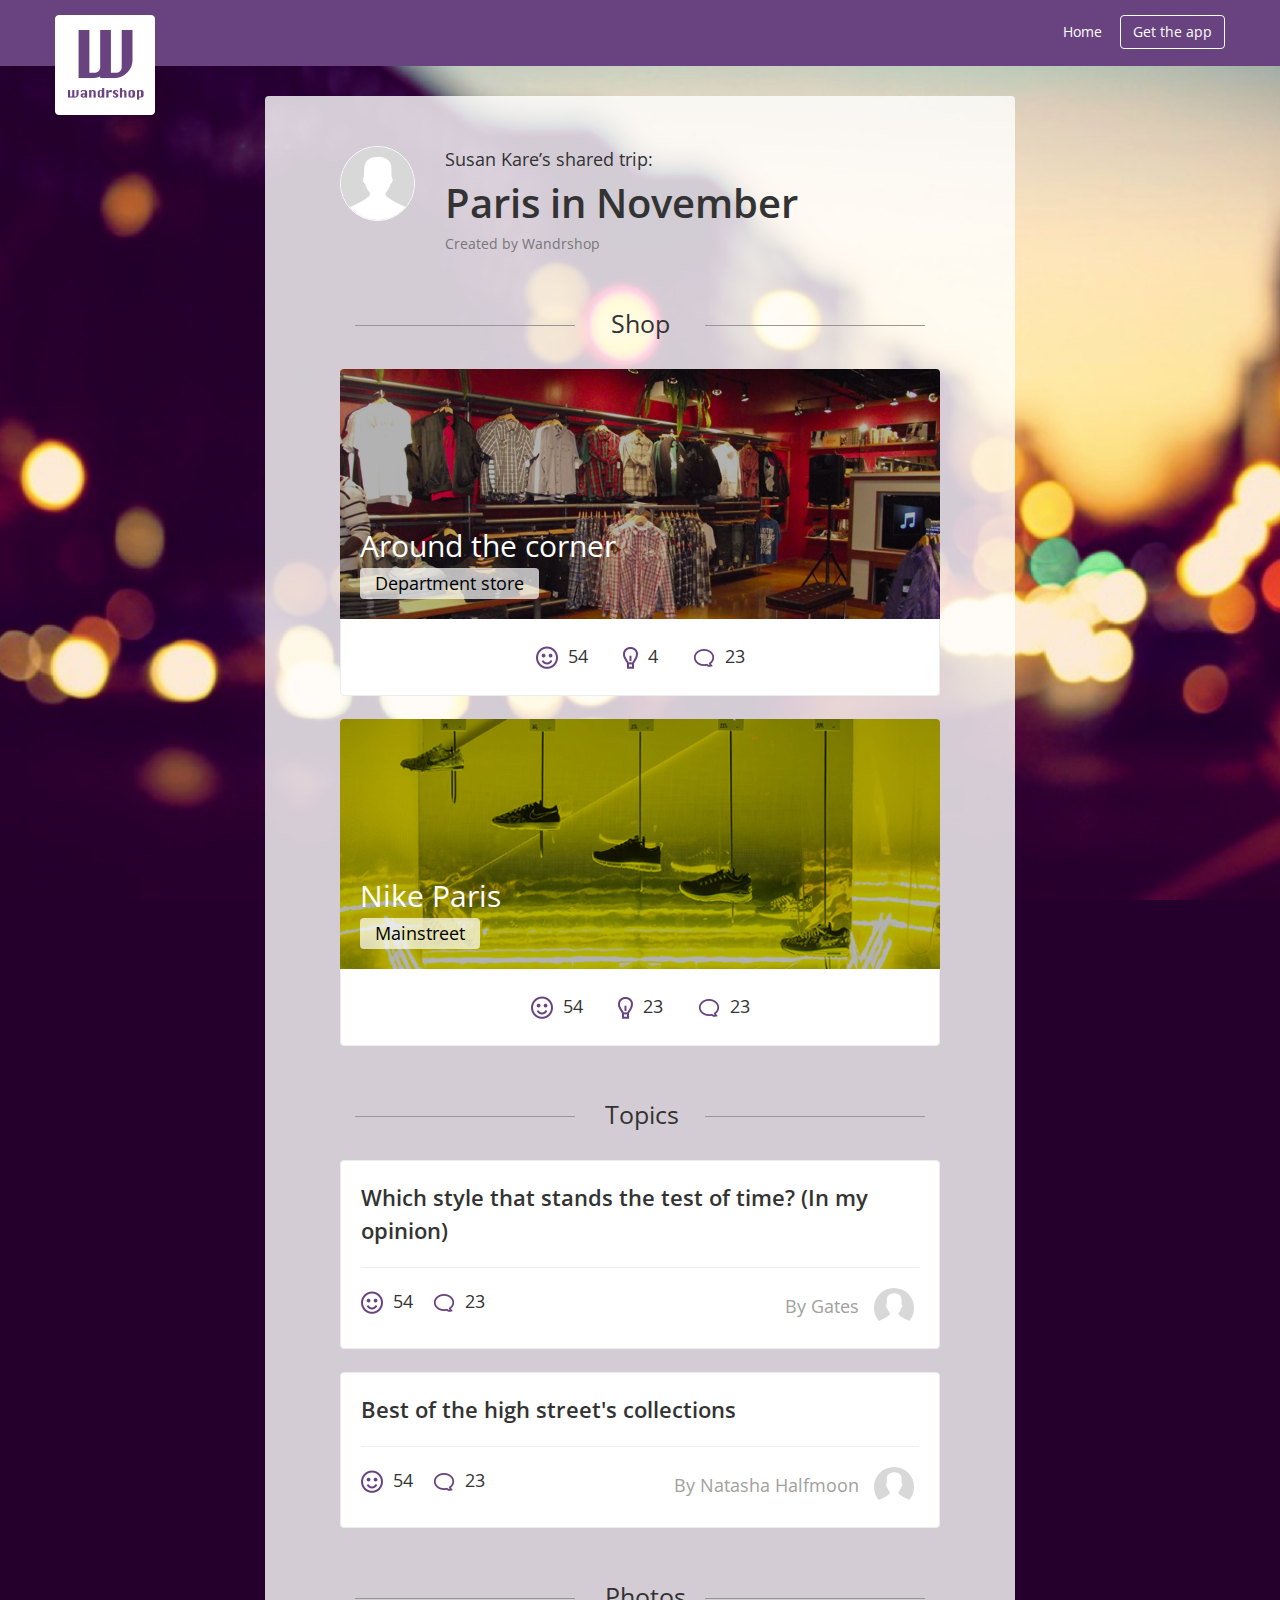
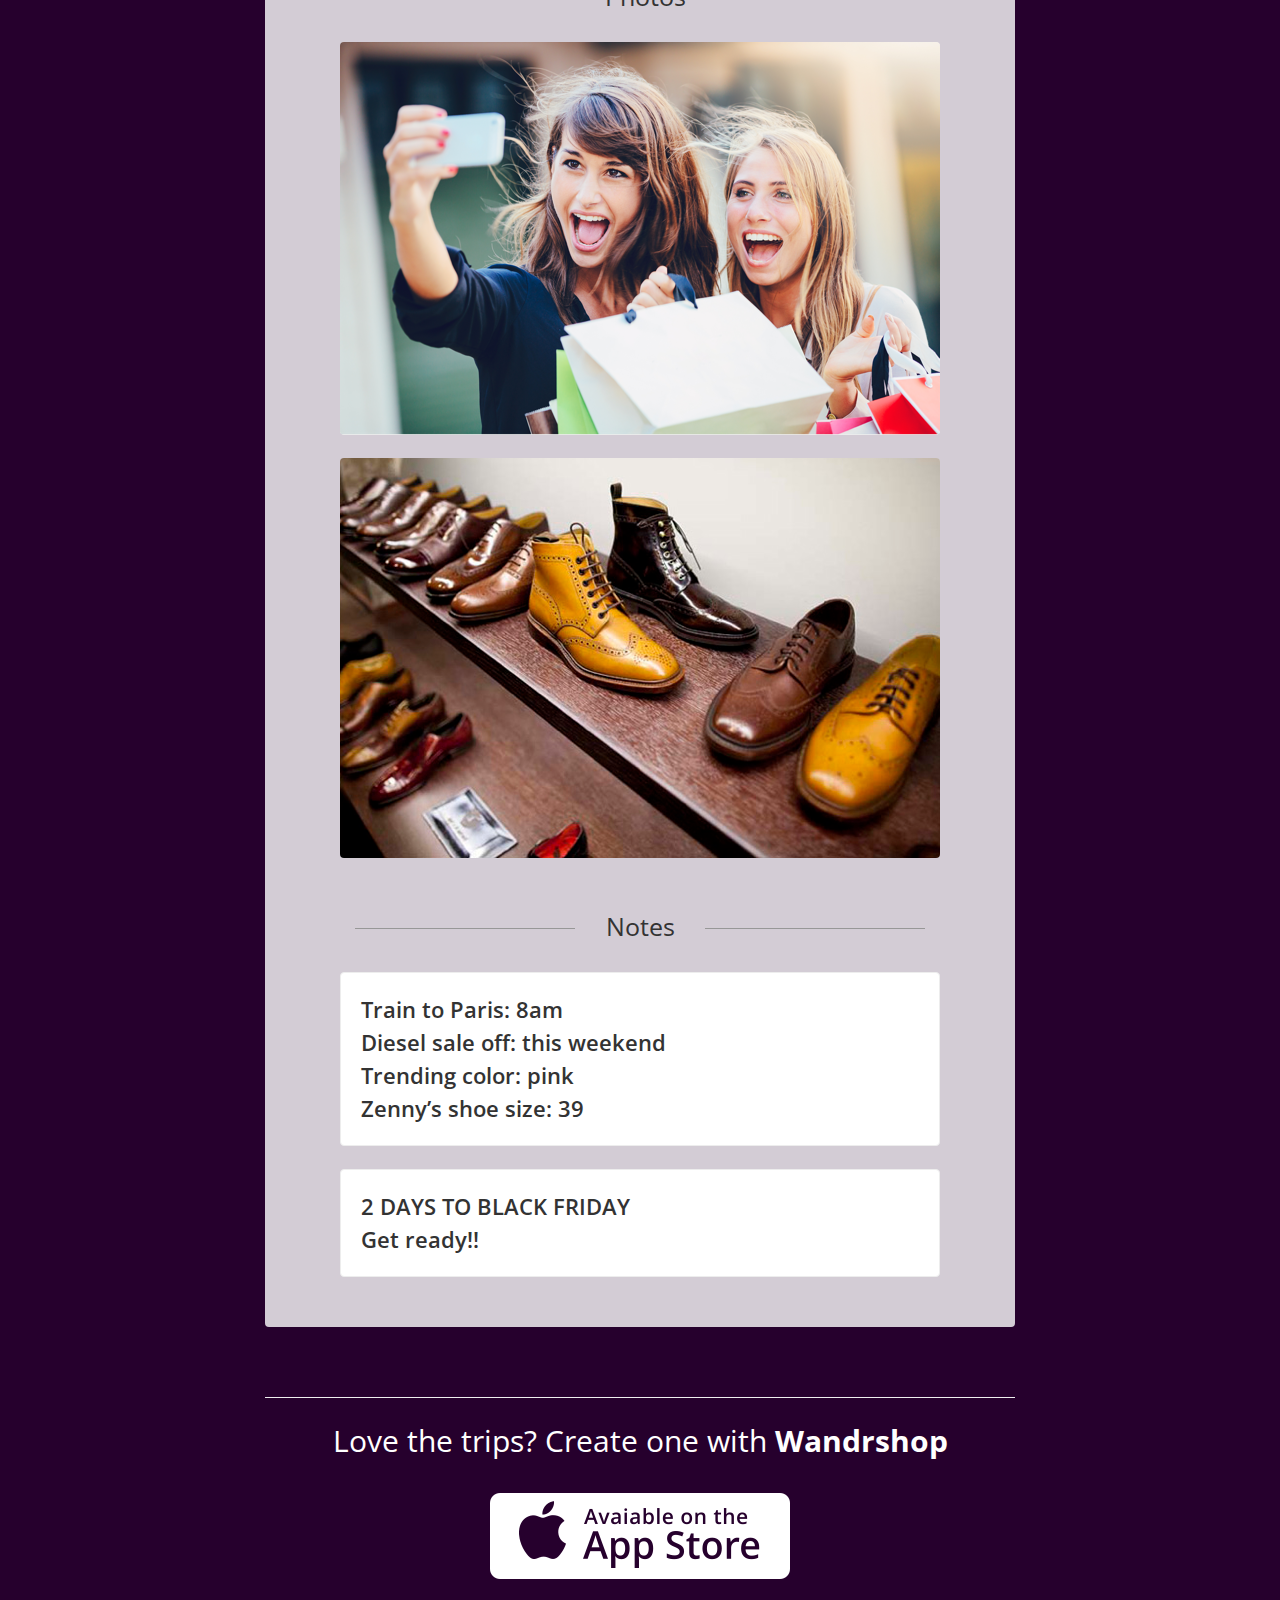
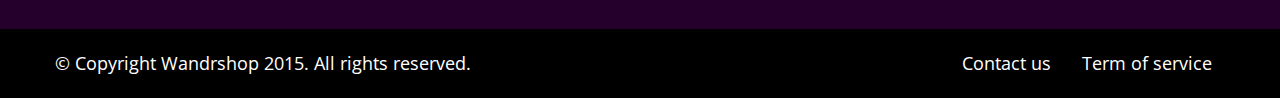
==== index.html @ 82d1cf64 "all pages" ====
<!DOCTYPE html>
<html lang="en">
<head>
    <meta charset="utf-8">
    <meta http-equiv="X-UA-Compatible" content="IE=edge">
    <meta name="viewport" content="width=device-width, initial-scale=1, maximum-scale=1.0, user-scalable=no">
    <title>Wandrshop</title>

    <!-- Bootstrap and styles -->
    <link href='http://fonts.googleapis.com/css?family=Open+Sans:400italic,400,600,700&subset=latin,vietnamese' rel='stylesheet' type='text/css'>
    <link href="css/style.css" rel="stylesheet">

    <!-- HTML5 Shim and Respond.js IE8 support of HTML5 elements and media queries -->
    <!-- WARNING: Respond.js doesn't work if you view the page via file:// -->
    <!--[if lt IE 9]>
    <script src="https://oss.maxcdn.com/html5shiv/3.7.2/html5shiv.min.js"></script>
    <script src="https://oss.maxcdn.com/respond/1.4.2/respond.min.js"></script>
    <![endif]-->
</head>
<body>
<!-- header -->
<header class="header">
  <div class="container">
    <div class="row">
      <a class="logo pull-left"><img src="img/logo.png" alt=""></a>
      <div class="pull-right navigator">
        <a href="#" class="btn btn-link">Home</a>
        <a href="#" class="btn btn-transperant">Get the app</a>
      </div>
    </div>
  </div>
</header>


<!-- share trip -->
<section class="share-trip">
  <div class="container">
    <div class="row">
      <div class="box">
        <!-- title -->
        <div class="box-title row">
          <div class="col-md-2">
            <img src="img/no-avatar.png" alt="" class="img-circle img-responsive center-block">
          </div>
          <div class="col-md-10">
            <p>Susan Kare’s shared trip:</p>
            <h2>Paris in November</h2>
            <p class="small">Created by Wandrshop</p>
          </div>
        </div>

        <!-- item shop -->
        <div class="clearfix">
          <div class="item-title text-center row">
            <span class="col-md-5"><hr></span>
            <span class="col-md-2 text">Shop</span>
            <span class="col-md-5"><hr></span>
          </div>
          <div class="item item-shop">
            <div class="basic">
              <img src="img/img-1.png" alt="" class="img-responsive main">
              <div class="name">
                <h3>Around the corner</h3>
                <p>Department store</p>
              </div>
            </div>
            <div class="info text-center">
              <span>
                <img src="img/icon-like.png" alt="">
                54
              </span>
              <span>
                <img src="img/icon-tip.png" alt="">
                4
              </span>
              <span>
                <img src="img/icon-bubble.png" alt="">
                23
              </span>
            </div>
          </div>
          <div class="item item-shop">
            <div class="basic">
              <img src="img/img-2.png" alt="" class="img-responsive main">
              <div class="name">
                <h3>Nike Paris</h3>
                <p>Mainstreet</p>
              </div>
            </div>
            <div class="info text-center">
              <span>
                <img src="img/icon-like.png" alt="">
                54
              </span>
              <span>
                <img src="img/icon-tip.png" alt="">
                23
              </span>
              <span>
                <img src="img/icon-bubble.png" alt="">
                23
              </span>
            </div>
          </div>
        </div>

        <!-- item shop -->
        <div class="clearfix">
          <div class="item-title text-center row">
            <span class="col-md-5"><hr></span>
            <span class="col-md-2 text">Topics</span>
            <span class="col-md-5"><hr></span>
          </div>
          <div class="item item-topic">
            <h4>Which style that stands the test of time? (In my opinion)</h4>
            <hr>
            <div class="info clearfix">
              <div class="pull-left text-center">
                <span>
                  <img src="img/icon-like.png" alt="">
                  54
                </span>
                <span>
                  <img src="img/icon-bubble.png" alt="">
                  23
                </span>
              </div>
              <div class="pull-right author">
                By Gates
                <img src="img/no-avatar.png" alt="" width="40" height="40" class="img-circle">
              </div>
            </div>
          </div>
          <div class="item item-topic">
            <h4>Best of the high street's collections</h4>
            <hr>
            <div class="info clearfix">

              <div class="pull-left text-center">
                <span>
                  <img src="img/icon-like.png" alt="">
                  54
                </span>
                <span>
                  <img src="img/icon-bubble.png" alt="">
                  23
                </span>
              </div>
              <div class="pull-right author">
                By Natasha Halfmoon
                <img src="img/no-avatar.png" alt="" width="40" height="40" class="img-circle">
              </div>
            </div>
          </div>
        </div>

        <!-- item photo -->
        <div class="clearfix">
          <div class="item-title text-center row">
            <span class="col-md-5"><hr></span>
            <span class="col-md-2 text">Photos</span>
            <span class="col-md-5"><hr></span>
          </div>
          <div class="item">
            <div class="basic">
              <img src="img/img-3.png" alt="" class="img-responsive main">
            </div>
          </div>
          <div class="item">
            <div class="basic">
              <img src="img/img-4.png" alt="" class="img-responsive main">
            </div>
          </div>
        </div>

        <!-- item shop -->
        <div class="clearfix">
          <div class="item-title text-center row">
            <span class="col-md-5"><hr></span>
            <span class="col-md-2 text">Notes</span>
            <span class="col-md-5"><hr></span>
          </div>

          <div class="item item-topic">
            <h4>
              Train to Paris: 8am <br>
              Diesel sale off: this weekend<br>
              Trending color: pink<br>
              Zenny’s shoe size: 39
            </h4>
          </div>
          <div class="item item-topic">
            <h4>
              2 DAYS TO BLACK FRIDAY <br>Get ready!!
            </h4>
          </div>
        </div>
      </div>

      <div class="download-area text-center clearfix">
        <hr>
        <p>Love the trips? Create one with <b>Wandrshop</b></p>
        <div class="col-xs-8 col-xs-offset-2 ">
          <img src="img/appstore.png" alt="" class="img-responsive center-block">
        </div>
      </div>

    </div>
  </div>
</section>


<!-- footer -->
<footer>
  <div class="container">
    <div class="row">
      <div class="pull-right">
        <a href="#" class="btn btn-link">Contact us</a>
        <a href="#" class="btn btn-link">Term of service</a>
      </div>
      <p>© Copyright Wandrshop 2015. All rights reserved.</p>
    </div>
  </div>
</footer>


<!-- jQuery (necessary for Bootstrap's JavaScript plugins) -->
<script src="https://ajax.googleapis.com/ajax/libs/jquery/1.11.1/jquery.min.js"></script>
<!-- Include all compiled plugins (below), or include individual files as needed -->
<script src="js/bootstrap.min.js"></script>
<script src="js/main.js"></script>
</body>
</html>
---- css/style.css ----
@import url("bootstrap.min.css");
*:hover {
  ouline: 0; }

h1, h2, h3, h4, h5, h6, .h1, .h2, .h3, .h4, .h5, .h6 {
  font-weight: 600;
  line-height: 1.5; }

html {
  height: 100%; }

body {
  font-size: 18px;
  font-family: 'Open Sans', sans-serif;
  background: #26002d url(../img/bg.png) no-repeat center top fixed;
  background-size: cover;
  -webkit-font-smoothing: antialiased;
  -moz-osx-font-smoothing: grayscale;
  line-height: 1.5;
  min-height: 100%;
  position: relative; }
  @media (min-width: 320px) {
    body {
      font-size: 15px; } }
  @media (min-width: 768px) {
    body {
      font-size: 16px; } }
  @media (min-width: 992px) {
    body {
      font-size: 18px; } }

@media (min-width: 320px) {
  h3 {
    font-size: 18px; } }
@media (min-width: 992px) {
  h3 {
    font-size: 24px; } }

.btn-transperant {
  border: solid 1px #fff; }

.btn-purple {
  background: #694380;
  color: #fff;
  font-weight: 600;
  padding: 10px 35px; }
  .btn-purple:hover {
    color: #fff; }

.orange {
  color: #f68533; }

.ico {
  background-image: url(../img/sprite.png);
  background-repeat: no-repeat;
  display: inline-block; }

.form-control {
  border: none;
  height: 42px;
  background: #efefef;
  border-radius: 5px;
  box-shadow: none; }

.form-transperant .form-control {
  background: none;
  border: solid 1px #333; }

header {
  background: #694380;
  height: 66px;
  z-index: 3;
  position: relative; }
  @media (min-width: 320px) {
    header {
      padding: 0 10px; } }
  header .logo {
    margin-top: 15px; }
    @media (min-width: 320px) {
      header .logo {
        margin-top: 10px; }
        header .logo img {
          width: 70px; } }
    @media (min-width: 992px) {
      header .logo {
        margin-top: 15px; }
        header .logo img {
          width: auto; } }
  header .navigator {
    padding: 15px 0; }
    header .navigator a {
      color: #fff; }
      header .navigator a:hover {
        color: #fff; }
  @media (min-width: 320px) {
    header .col-md-12 {
      padding: 0; } }
  @media (min-width: 480px) {
    header .col-md-12 {
      padding: 0 15px; } }

.box {
  background: #fff;
  background: rgba(255, 255, 255, 0.8);
  border-radius: 4px;
  padding: 20px 10px; }

.share-trip {
  margin-top: 30px; }
  @media (min-width: 992px) {
    .share-trip .container {
      width: 750px; } }
  @media (min-width: 768px) {
    .share-trip .box {
      padding: 50px 75px; } }
  .share-trip .box-title img {
    border: solid 1px #fff;
    margin-bottom: 10px; }
  .share-trip .box-title p {
    margin: 0; }
    .share-trip .box-title p.small {
      color: #777;
      font-size: 80%; }
  .share-trip .box-title h2 {
    margin: 0;
    font-size: 40px;
    font-weight: 600; }
    @media (min-width: 320px) {
      .share-trip .box-title h2 {
        font-size: 22px; } }
    @media (min-width: 768px) {
      .share-trip .box-title h2 {
        font-size: 40px; } }
  .share-trip .item {
    background: #fff;
    border-radius: 4px;
    border: solid 1px #EDEDED;
    margin-top: 23px; }
    @media (min-width: 320px) {
      .share-trip .item {
        margin-top: 10px; } }
    @media (min-width: 768px) {
      .share-trip .item {
        margin-top: 23px; } }
    .share-trip .item.item-shop img.main {
      border-radius: 4px 4px 0 0;
      filter: brightness(70%);
      -webkit-filter: brightness(70%);
      -moz-filter: brightness(70%);
      -o-filter: brightness(70%);
      -ms-filter: brightness(70%); }
    .share-trip .item.item-shop .info {
      padding: 25px 0; }
    .share-trip .item.item-topic {
      padding: 20px; }
      @media (min-width: 320px) {
        .share-trip .item.item-topic {
          padding: 10px; } }
      @media (min-width: 768px) {
        .share-trip .item.item-topic {
          padding: 20px; } }
      .share-trip .item.item-topic h4 {
        font-size: 22px;
        margin: 0; }
        @media (min-width: 320px) {
          .share-trip .item.item-topic h4 {
            font-size: 16px; } }
        @media (min-width: 768px) {
          .share-trip .item.item-topic h4 {
            font-size: 22px; } }
      .share-trip .item.item-topic .info span {
        padding-left: 0; }
      .share-trip .item.item-topic .author {
        color: #A1A19D; }
        .share-trip .item.item-topic .author img {
          margin-left: 10px; }
    .share-trip .item .basic {
      position: relative;
      margin: -1px; }
      .share-trip .item .basic .name {
        position: absolute;
        left: 20px;
        bottom: 20px; }
        @media (min-width: 320px) {
          .share-trip .item .basic .name {
            left: 10px;
            bottom: 10px; } }
        @media (min-width: 768px) {
          .share-trip .item .basic .name {
            left: 20px;
            bottom: 20px; } }
        .share-trip .item .basic .name h3 {
          margin: 0;
          color: #fff;
          font-weight: 400;
          font-size: 30px; }
          @media (min-width: 320px) {
            .share-trip .item .basic .name h3 {
              font-size: 22px; } }
          @media (min-width: 768px) {
            .share-trip .item .basic .name h3 {
              font-size: 30px; } }
        .share-trip .item .basic .name p {
          display: inline-block;
          background: #fff;
          background: rgba(255, 255, 255, 0.7);
          color: #000;
          border-radius: 4px;
          padding: 2px 15px;
          margin: 0; }
    .share-trip .item .info span {
      display: inline-block;
      padding: 0 15px; }
    .share-trip .item .info img {
      display: inline-block;
      margin-right: 5px; }
    .share-trip .item img.main {
      border-radius: 4px;
      width: 100%; }
  .share-trip .item-title {
    font-size: 25px;
    margin-top: 50px; }
    @media (min-width: 320px) {
      .share-trip .item-title {
        margin: -20px 0;
        font-size: 22px; } }
    @media (min-width: 768px) {
      .share-trip .item-title {
        margin: 50px 0 0 0;
        font-size: 25px; } }
    .share-trip .item-title hr {
      border-color: #979797; }
      @media (min-width: 320px) {
        .share-trip .item-title hr {
          margin-top: 10px;
          margin-bottom: 10px; } }
      @media (min-width: 768px) {
        .share-trip .item-title hr {
          margin-top: 20px;
          margin-bottom: 20px; } }
  .share-trip .download-area {
    color: #fff; }
    @media (min-width: 320px) {
      .share-trip .download-area {
        padding: 20px 0; } }
    @media (min-width: 768px) {
      .share-trip .download-area {
        padding: 50px 0; } }
    .share-trip .download-area p {
      font-size: 30px;
      margin-bottom: 30px; }
      @media (min-width: 320px) {
        .share-trip .download-area p {
          font-size: 20px;
          margin-bottom: 10px; } }
      @media (min-width: 768px) {
        .share-trip .download-area p {
          font-size: 30px;
          margin-bottom: 30px; } }

.term .box {
  padding: 15px 0 0 0;
  border-radius: 0; }
  @media (min-width: 320px) {
    .term .box .title h2 {
      font-size: 20px;
      margin-bottom: 10px;
      margin-top: 0px; } }
  @media (min-width: 768px) {
    .term .box .title h2 {
      font-size: 30px;
      margin-bottom: 30px;
      margin-top: 20px; } }
  .term .box .content {
    background: #fff;
    padding: 85px 100px; }
    @media (min-width: 320px) {
      .term .box .content {
        padding: 10px 15px 25px 15px; } }
    @media (min-width: 768px) {
      .term .box .content {
        padding: 85px 100px; } }

.list-items {
  padding: 30px 0; }
  .list-items li {
    margin-top: 30px; }
  @media (min-width: 320px) {
    .list-items img {
      width: 100px; } }
  @media (min-width: 768px) {
    .list-items img {
      width: auto; } }

footer {
  color: #fff;
  background: #000;
  padding: 15px 0;
  font-size: 18px; }
  footer.footer-bottom {
    position: absolute;
    bottom: 0;
    width: 100%; }
  @media (min-width: 320px) {
    footer {
      font-size: 16px; } }
  @media (min-width: 768px) {
    footer {
      font-size: 18px; } }
  footer p {
    margin: 6px 0; }
    @media (min-width: 320px) {
      footer p {
        text-align: center; } }
    @media (min-width: 768px) {
      footer p {
        text-align: left; } }
  footer .btn-link {
    color: #fff;
    font-size: 18px; }
    @media (min-width: 320px) {
      footer .btn-link {
        font-size: 16px; } }
    @media (min-width: 768px) {
      footer .btn-link {
        font-size: 18px; } }
    footer .btn-link:hover {
      color: #fff; }
  @media (min-width: 320px) {
    footer .pull-right {
      width: 100%;
      text-align: center; }
      footer .pull-right a {
        display: inline-block; } }
  @media (min-width: 768px) {
    footer .pull-right {
      width: auto; } }

.landing {
  padding: 120px 0px 90px 0px; }
  @media (min-width: 320px) {
    .landing {
      padding: 30px 0 140px 0; } }
  @media (min-width: 768px) {
    .landing {
      padding: 120px 0px 0px 0px; } }
  .landing .infos img {
    margin-bottom: 40px; }
  .landing .img-main {
    padding-top: 30px; }
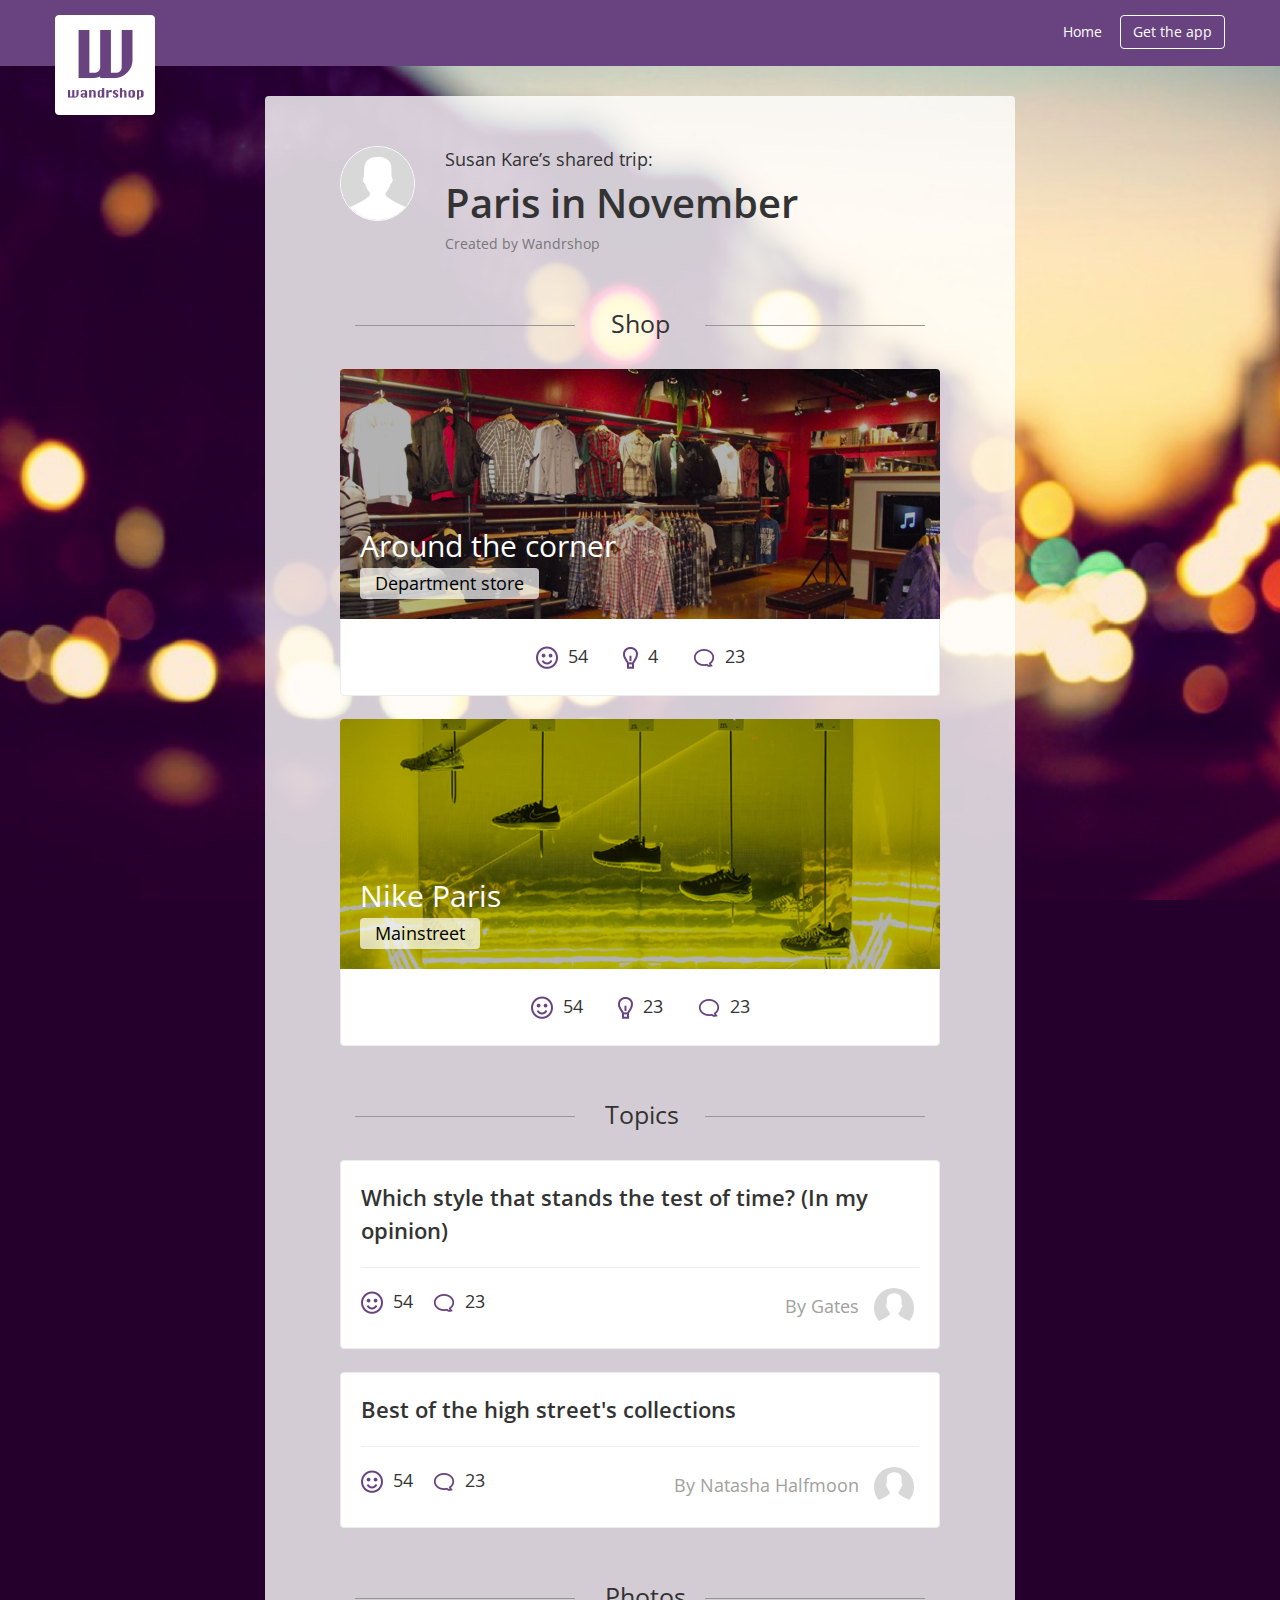
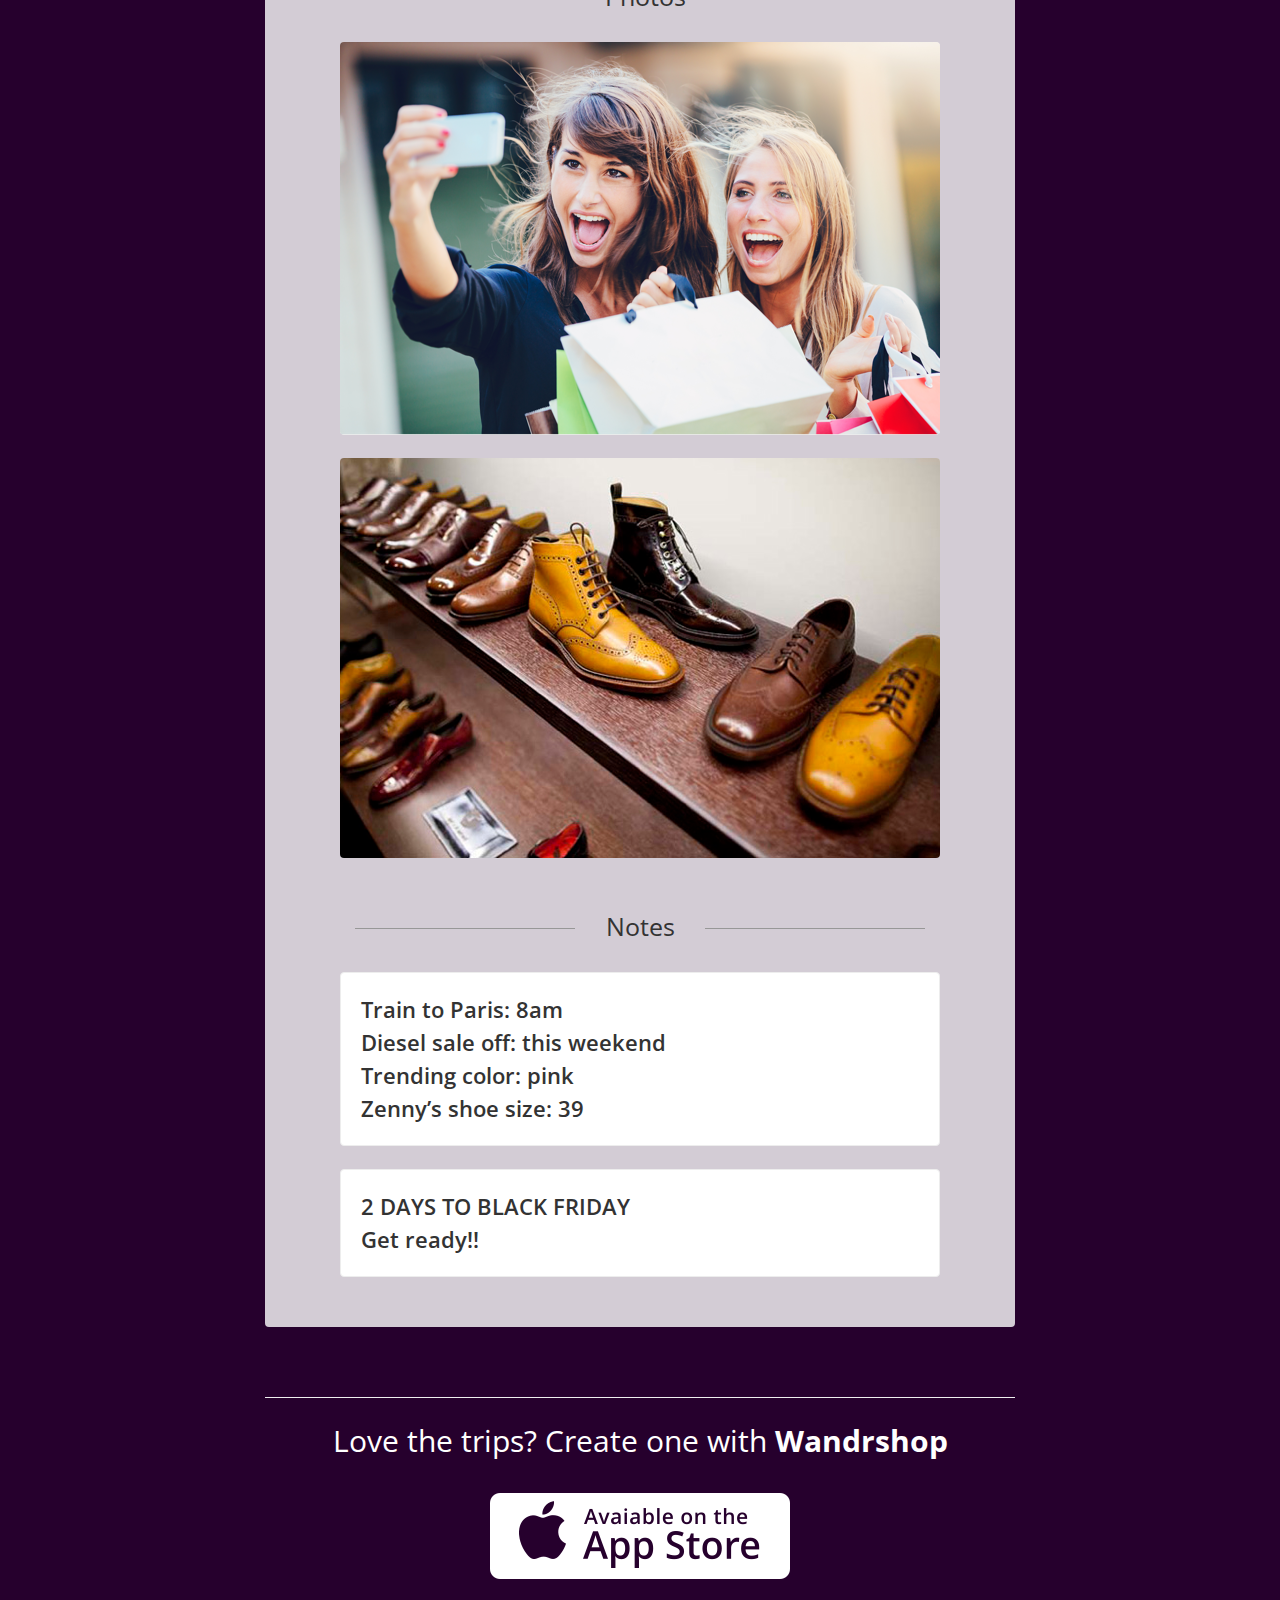
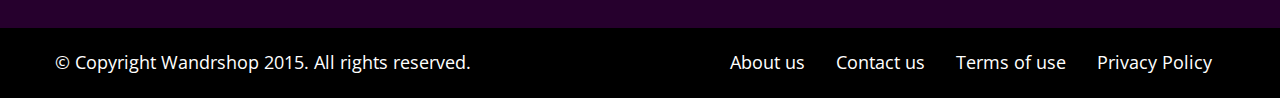
==== commit 43b6aad0: "fix bug UI bottom footer" ====
--- a/index.html
+++ b/index.html
@@ -215,8 +215,10 @@
   <div class="container">
     <div class="row">
       <div class="pull-right">
+        <a href="#" class="btn btn-link">About us</a>
         <a href="#" class="btn btn-link">Contact us</a>
-        <a href="#" class="btn btn-link">Term of service</a>
+        <a href="#" class="btn btn-link">Terms of use</a>
+        <a href="#" class="btn btn-link">Privacy Policy</a>
       </div>
       <p>© Copyright Wandrshop 2015. All rights reserved.</p>
     </div>
--- a/css/style.css
+++ b/css/style.css
@@ -106,7 +106,14 @@
   padding: 20px 10px; }
 
 .share-trip {
-  margin-top: 30px; }
+  margin-top: 30px;
+  padding-bottom: 69px; }
+  @media (min-width: 320px) {
+    .share-trip {
+      padding-bottom: 155px; } }
+  @media (min-width: 768px) {
+    .share-trip {
+      padding-bottom: 69px; } }
   @media (min-width: 992px) {
     .share-trip .container {
       width: 750px; } }
@@ -258,33 +265,43 @@
           font-size: 30px;
           margin-bottom: 30px; } }
 
-.term .box {
-  padding: 15px 0 0 0;
-  border-radius: 0; }
-  @media (min-width: 320px) {
-    .term .box .title h2 {
-      font-size: 20px;
-      margin-bottom: 10px;
-      margin-top: 0px; } }
-  @media (min-width: 768px) {
-    .term .box .title h2 {
-      font-size: 30px;
-      margin-bottom: 30px;
-      margin-top: 20px; } }
-  .term .box .content {
-    background: #fff;
-    padding: 85px 100px; }
-    @media (min-width: 320px) {
-      .term .box .content {
-        padding: 10px 15px 25px 15px; } }
-    @media (min-width: 768px) {
-      .term .box .content {
-        padding: 85px 100px; } }
+.term {
+  padding-bottom: 69px; }
+  @media (min-width: 320px) {
+    .term {
+      padding-bottom: 155px; } }
+  @media (min-width: 768px) {
+    .term {
+      padding-bottom: 69px; } }
+  .term .box {
+    padding: 15px 0 0 0;
+    border-radius: 0; }
+    @media (min-width: 320px) {
+      .term .box .title h2 {
+        font-size: 20px;
+        margin-bottom: 10px;
+        margin-top: 0px; } }
+    @media (min-width: 768px) {
+      .term .box .title h2 {
+        font-size: 30px;
+        margin-bottom: 30px;
+        margin-top: 20px; } }
+    .term .box .content {
+      background: #fff;
+      padding: 85px 100px; }
+      @media (min-width: 320px) {
+        .term .box .content {
+          padding: 10px 15px 25px 15px; } }
+      @media (min-width: 768px) {
+        .term .box .content {
+          padding: 85px 100px; } }
 
 .list-items {
   padding: 30px 0; }
   .list-items li {
     margin-top: 30px; }
+  .list-items h3 {
+    margin-top: 10px; }
   @media (min-width: 320px) {
     .list-items img {
       width: 100px; } }
@@ -296,7 +313,10 @@
   color: #fff;
   background: #000;
   padding: 15px 0;
-  font-size: 18px; }
+  font-size: 18px;
+  position: absolute;
+  bottom: 0;
+  width: 100%; }
   footer.footer-bottom {
     position: absolute;
     bottom: 0;
